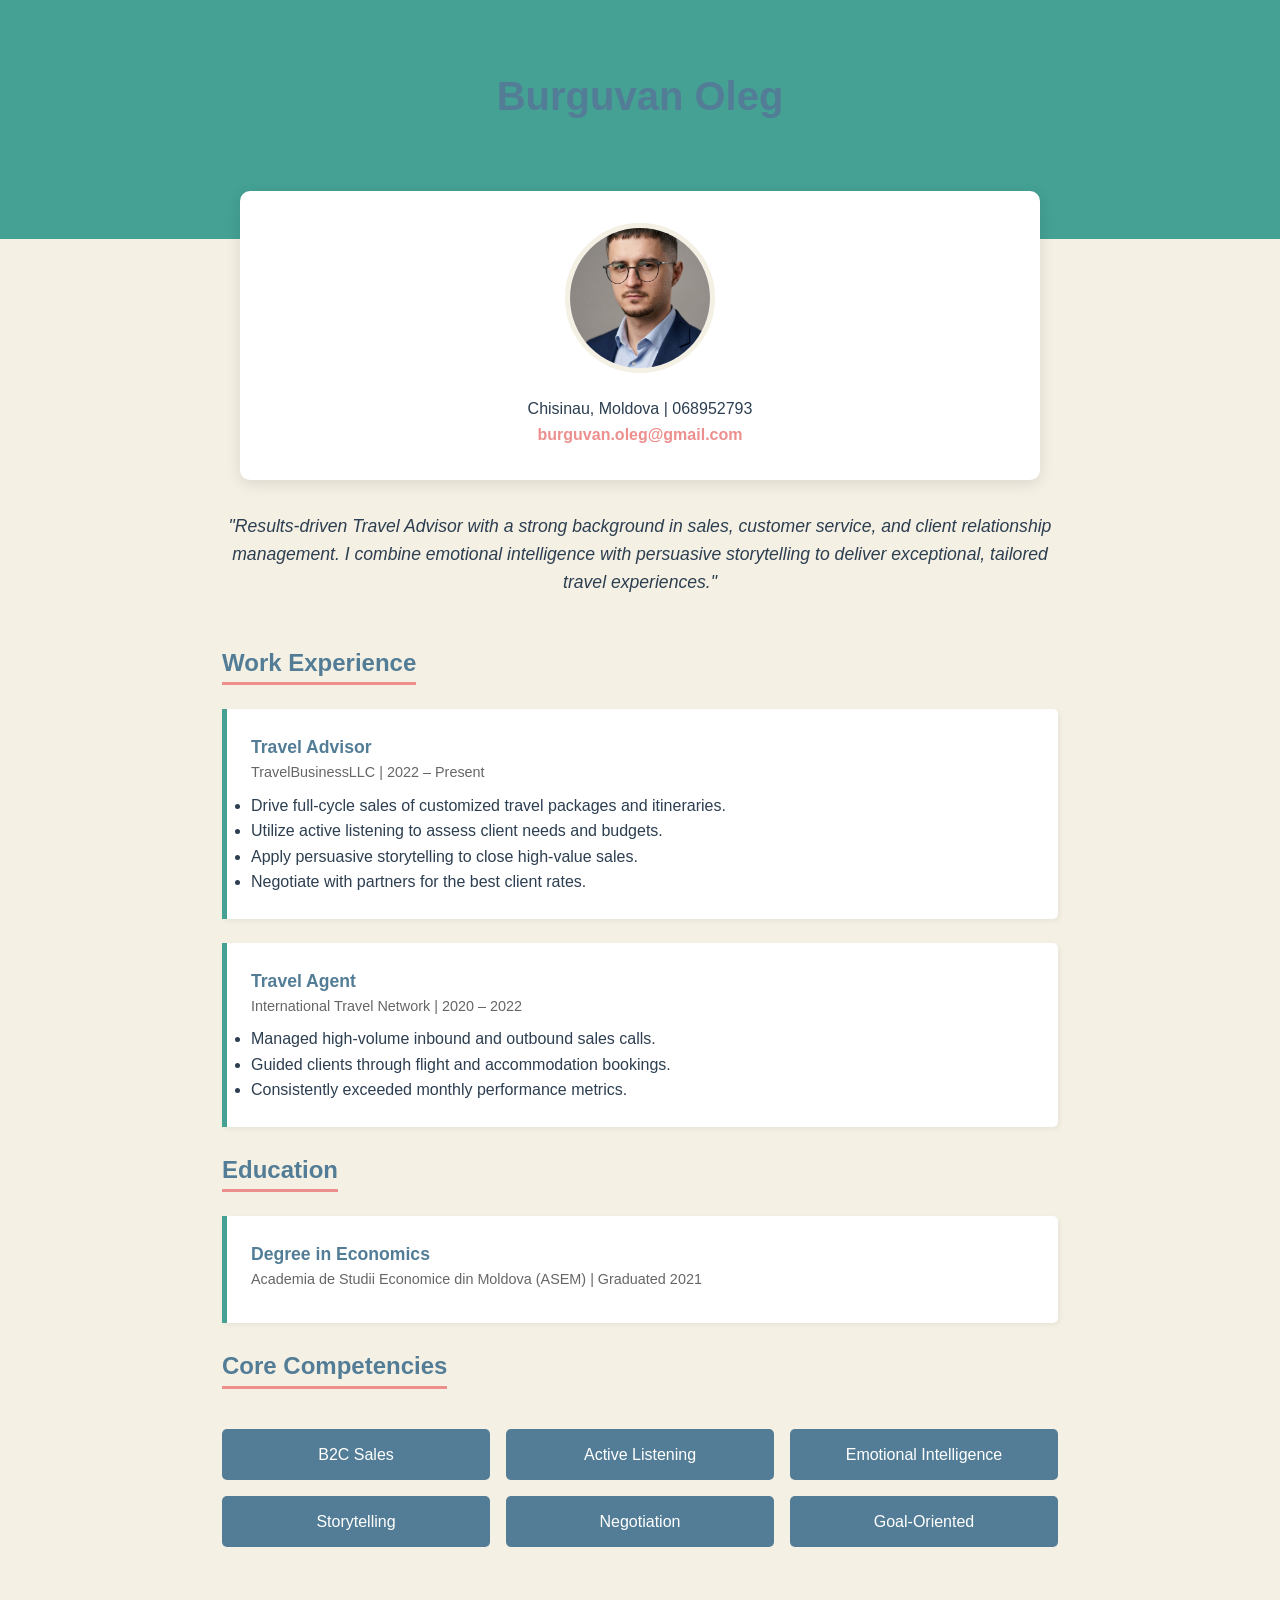
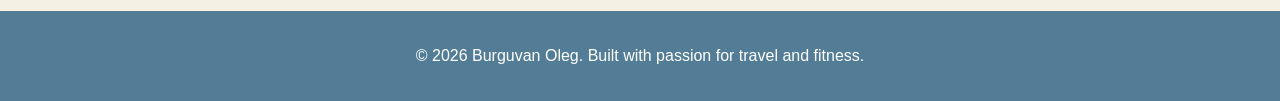
==== index.html @ 873bcef1 "feat: Add portfolio site, CV, and profile image" ====
<!DOCTYPE html>
<html lang="en">
<head>
    <meta charset="UTF-8">
    <meta name="viewport" content="width=device-width, initial-scale=1.0">
    <title>Burguvan Oleg | Portfolio</title>
    <style>
        :root {
            --teal: #44A194;
            --cream: #F4F0E4;
            --blue: #537D96;
            --coral: #EC8F8D;
            --text-dark: #2c3e50;
        }

        * {
            margin: 0;
            padding: 0;
            box-sizing: border-box;
        }

        body {
            font-family: 'Segoe UI', Tahoma, Geneva, Verdana, sans-serif;
            line-height: 1.6;
            background-color: var(--cream);
            color: var(--text-dark);
        }

        header {
            background-color: var(--teal);
            color: white;
            padding: 4rem 2rem;
            text-align: center;
        }

        .profile-container {
            max-width: 800px;
            margin: -3rem auto 2rem;
            background: white;
            padding: 2rem;
            border-radius: 10px;
            box-shadow: 0 4px 15px rgba(0,0,0,0.1);
            text-align: center;
        }

        .profile-img {
            width: 150px;
            height: 150px;
            border-radius: 50%;
            object-fit: cover;
            border: 5px solid var(--cream);
            margin-bottom: 1rem;
        }

        h1 { font-size: 2.5rem; color: var(--blue); }
        .subtitle { font-size: 1.2rem; color: var(--teal); font-weight: bold; margin-bottom: 1rem; }

        section {
            max-width: 900px;
            margin: 2rem auto;
            padding: 0 2rem;
        }

        h2 {
            border-bottom: 3px solid var(--coral);
            display: inline-block;
            margin-bottom: 1.5rem;
            color: var(--blue);
        }

        .summary {
            font-style: italic;
            font-size: 1.1rem;
            text-align: center;
            margin-bottom: 3rem;
        }

        .card {
            background: white;
            padding: 1.5rem;
            margin-bottom: 1.5rem;
            border-left: 5px solid var(--teal);
            border-radius: 0 5px 5px 0;
            box-shadow: 2px 2px 5px rgba(0,0,0,0.05);
        }

        .job-title { font-weight: bold; color: var(--blue); font-size: 1.1rem; }
        .company-date { color: #666; font-size: 0.9rem; margin-bottom: 0.5rem; }

        .skills-grid {
            display: grid;
            grid-template-columns: repeat(auto-fit, minmax(200px, 1fr));
            gap: 1rem;
            margin-top: 1rem;
        }

        .skill-item {
            background: var(--blue);
            color: white;
            padding: 0.8rem;
            border-radius: 5px;
            text-align: center;
        }

        footer {
            background-color: var(--blue);
            color: white;
            text-align: center;
            padding: 2rem;
            margin-top: 4rem;
        }

        .contact-info a {
            color: var(--coral);
            text-decoration: none;
            font-weight: bold;
        }

        @media (max-width: 600px) {
            header { padding: 2rem 1rem; }
            .profile-container { margin-top: -2rem; width: 90%; }
        }
    </style>
</head>
<body>

<header>
    <h1>Burguvan Oleg</h1>
    <p class="subtitle">Travel Advisor & Sales Professional</p>
</header>

<div class="profile-container">
    <img src="image1.png" alt="Burguvan Oleg" class="profile-img">
    <div class="contact-info">
        <p>Chisinau, Moldova | 068952793</p>
        <p><a href="mailto:burguvan.oleg@gmail.com">burguvan.oleg@gmail.com</a></p>
    </div>
</div>

<section>
    <p class="summary">
        "Results-driven Travel Advisor with a strong background in sales, customer service, and client relationship management. 
        I combine emotional intelligence with persuasive storytelling to deliver exceptional, tailored travel experiences."
    </p>

    <h2>Work Experience</h2>
    
    <div class="card">
        <div class="job-title">Travel Advisor</div>
        <div class="company-date">TravelBusinessLLC | 2022 – Present</div>
        <ul>
            <li>Drive full-cycle sales of customized travel packages and itineraries.</li>
            <li>Utilize active listening to assess client needs and budgets.</li>
            <li>Apply persuasive storytelling to close high-value sales.</li>
            <li>Negotiate with partners for the best client rates.</li>
        </ul>
    </div>

    <div class="card">
        <div class="job-title">Travel Agent</div>
        <div class="company-date">International Travel Network | 2020 – 2022</div>
        <ul>
            <li>Managed high-volume inbound and outbound sales calls.</li>
            <li>Guided clients through flight and accommodation bookings.</li>
            <li>Consistently exceeded monthly performance metrics.</li>
        </ul>
    </div>

    <h2>Education</h2>
    <div class="card">
        <div class="job-title">Degree in Economics</div>
        <div class="company-date">Academia de Studii Economice din Moldova (ASEM) | Graduated 2021</div>
    </div>

    <h2>Core Competencies</h2>
    <div class="skills-grid">
        <div class="skill-item">B2C Sales</div>
        <div class="skill-item">Active Listening</div>
        <div class="skill-item">Emotional Intelligence</div>
        <div class="skill-item">Storytelling</div>
        <div class="skill-item">Negotiation</div>
        <div class="skill-item">Goal-Oriented</div>
    </div>
</section>

<footer>
    <p>&copy; 2026 Burguvan Oleg. Built with passion for travel and fitness.</p>
</footer>

</body>
</html>
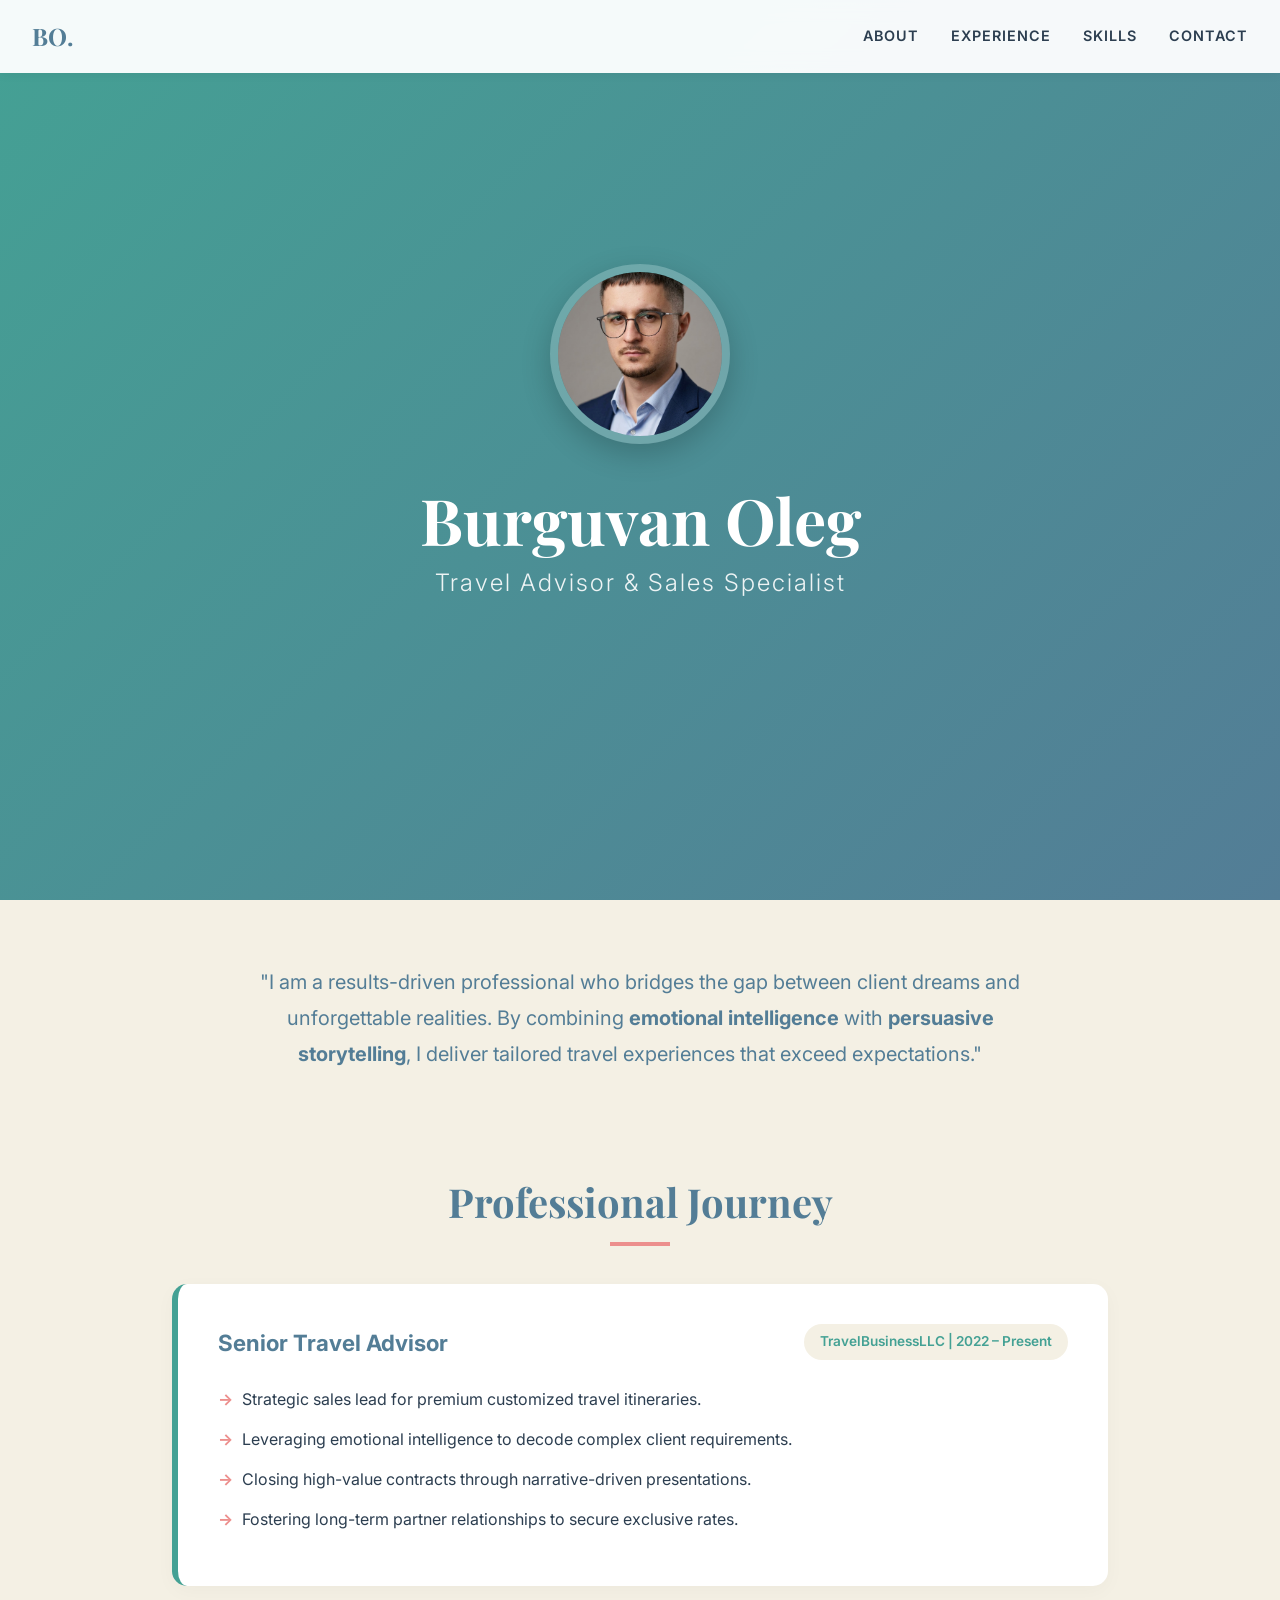
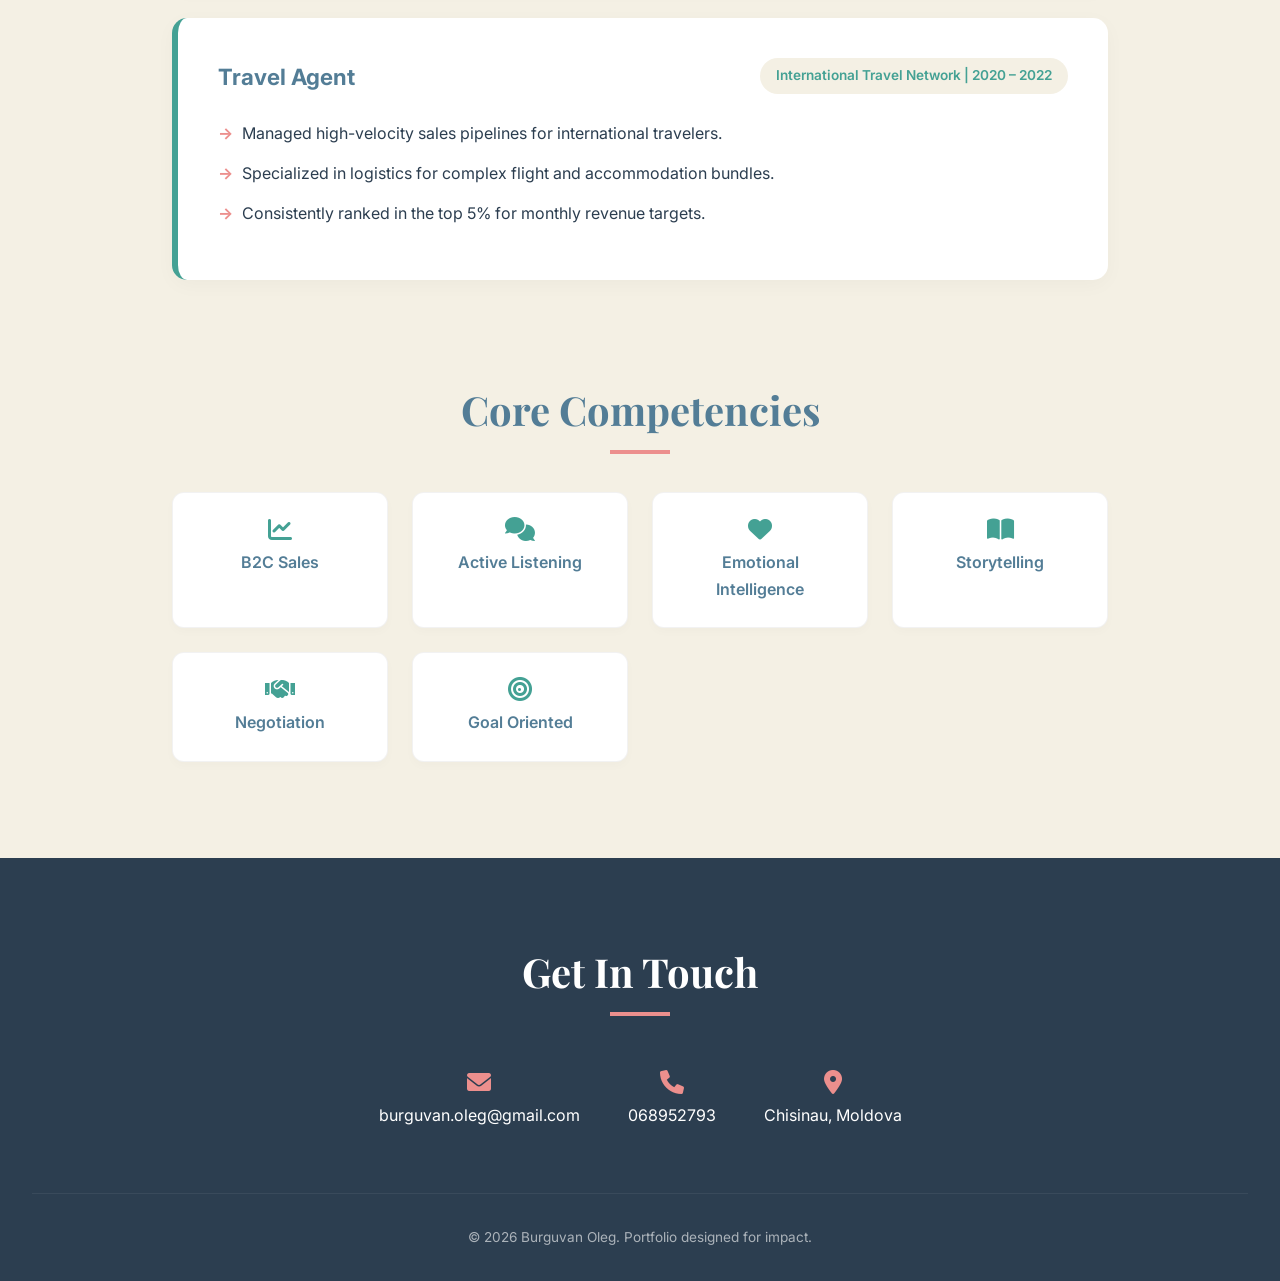
==== commit 0b1eb2e9: "style: Modernize portfolio design with new typography and layout" ====
--- a/index.html
+++ b/index.html
@@ -3,14 +3,20 @@
 <head>
     <meta charset="UTF-8">
     <meta name="viewport" content="width=device-width, initial-scale=1.0">
-    <title>Burguvan Oleg | Portfolio</title>
+    <title>Burguvan Oleg | Professional Portfolio</title>
+    <!-- Google Fonts -->
+    <link href="https://fonts.googleapis.com/css2?family=Inter:wght@300;400;600;700&family=Playfair+Display:wght@700&display=swap" rel="stylesheet">
+    <!-- Font Awesome for Icons -->
+    <link rel="stylesheet" href="https://cdnjs.cloudflare.com/ajax/libs/font-awesome/6.0.0/css/all.min.css">
     <style>
         :root {
             --teal: #44A194;
             --cream: #F4F0E4;
             --blue: #537D96;
             --coral: #EC8F8D;
-            --text-dark: #2c3e50;
+            --dark-blue: #2c3e50;
+            --white: #ffffff;
+            --transition: all 0.3s ease;
         }
 
         * {
@@ -19,172 +25,363 @@
             box-sizing: border-box;
         }
 
+        html { scroll-behavior: smooth; }
+
         body {
-            font-family: 'Segoe UI', Tahoma, Geneva, Verdana, sans-serif;
-            line-height: 1.6;
+            font-family: 'Inter', sans-serif;
             background-color: var(--cream);
-            color: var(--text-dark);
-        }
-
+            color: var(--dark-blue);
+            line-height: 1.7;
+        }
+
+        /* Navigation */
+        nav {
+            position: fixed;
+            top: 0;
+            width: 100%;
+            background: rgba(255, 255, 255, 0.95);
+            backdrop-filter: blur(10px);
+            padding: 1rem 2rem;
+            display: flex;
+            justify-content: space-between;
+            align-items: center;
+            z-index: 1000;
+            box-shadow: 0 2px 10px rgba(0,0,0,0.05);
+        }
+
+        .nav-logo {
+            font-family: 'Playfair Display', serif;
+            font-weight: 700;
+            font-size: 1.5rem;
+            color: var(--blue);
+            text-decoration: none;
+        }
+
+        .nav-links {
+            display: flex;
+            gap: 2rem;
+        }
+
+        .nav-links a {
+            text-decoration: none;
+            color: var(--dark-blue);
+            font-weight: 600;
+            font-size: 0.9rem;
+            text-transform: uppercase;
+            letter-spacing: 1px;
+            transition: var(--transition);
+        }
+
+        .nav-links a:hover { color: var(--teal); }
+
+        /* Hero Section */
         header {
-            background-color: var(--teal);
+            height: 100vh;
+            display: flex;
+            align-items: center;
+            justify-content: center;
+            text-align: center;
+            background: linear-gradient(135deg, var(--teal) 0%, var(--blue) 100%);
             color: white;
-            padding: 4rem 2rem;
-            text-align: center;
-        }
-
-        .profile-container {
+            padding: 0 2rem;
+            margin-bottom: 4rem;
+        }
+
+        .hero-content {
             max-width: 800px;
-            margin: -3rem auto 2rem;
-            background: white;
-            padding: 2rem;
-            border-radius: 10px;
-            box-shadow: 0 4px 15px rgba(0,0,0,0.1);
-            text-align: center;
+            animation: fadeIn 1s ease-out;
         }
 
         .profile-img {
-            width: 150px;
-            height: 150px;
+            width: 180px;
+            height: 180px;
             border-radius: 50%;
             object-fit: cover;
-            border: 5px solid var(--cream);
-            margin-bottom: 1rem;
-        }
-
-        h1 { font-size: 2.5rem; color: var(--blue); }
-        .subtitle { font-size: 1.2rem; color: var(--teal); font-weight: bold; margin-bottom: 1rem; }
-
+            border: 8px solid rgba(255,255,255,0.2);
+            margin-bottom: 2rem;
+            box-shadow: 0 10px 30px rgba(0,0,0,0.2);
+        }
+
+        h1 {
+            font-family: 'Playfair Display', serif;
+            font-size: 4rem;
+            margin-bottom: 0.5rem;
+            line-height: 1.1;
+        }
+
+        .subtitle {
+            font-size: 1.5rem;
+            font-weight: 300;
+            letter-spacing: 2px;
+            opacity: 0.9;
+            margin-bottom: 2rem;
+        }
+
+        /* Sections */
         section {
-            max-width: 900px;
-            margin: 2rem auto;
+            max-width: 1000px;
+            margin: 0 auto 6rem;
             padding: 0 2rem;
         }
 
-        h2 {
-            border-bottom: 3px solid var(--coral);
-            display: inline-block;
+        .section-title {
+            font-family: 'Playfair Display', serif;
+            font-size: 2.5rem;
+            color: var(--blue);
+            margin-bottom: 3rem;
+            text-align: center;
+            position: relative;
+        }
+
+        .section-title::after {
+            content: '';
+            position: absolute;
+            bottom: -10px;
+            left: 50%;
+            transform: translateX(-50%);
+            width: 60px;
+            height: 4px;
+            background: var(--coral);
+        }
+
+        /* Experience Cards */
+        .experience-container {
+            display: grid;
+            gap: 2rem;
+        }
+
+        .card {
+            background: var(--white);
+            padding: 2.5rem;
+            border-radius: 15px;
+            box-shadow: 0 5px 20px rgba(0,0,0,0.03);
+            border-left: 6px solid var(--teal);
+            transition: var(--transition);
+        }
+
+        .card:hover {
+            transform: translateY(-5px);
+            box-shadow: 0 10px 30px rgba(0,0,0,0.08);
+        }
+
+        .job-header {
+            display: flex;
+            justify-content: space-between;
+            align-items: flex-start;
             margin-bottom: 1.5rem;
+            flex-wrap: wrap;
+            gap: 1rem;
+        }
+
+        .job-title {
+            font-size: 1.4rem;
+            font-weight: 700;
             color: var(--blue);
         }
 
-        .summary {
-            font-style: italic;
-            font-size: 1.1rem;
-            text-align: center;
-            margin-bottom: 3rem;
-        }
-
-        .card {
-            background: white;
-            padding: 1.5rem;
-            margin-bottom: 1.5rem;
-            border-left: 5px solid var(--teal);
-            border-radius: 0 5px 5px 0;
-            box-shadow: 2px 2px 5px rgba(0,0,0,0.05);
-        }
-
-        .job-title { font-weight: bold; color: var(--blue); font-size: 1.1rem; }
-        .company-date { color: #666; font-size: 0.9rem; margin-bottom: 0.5rem; }
-
+        .company-date {
+            background: var(--cream);
+            padding: 0.4rem 1rem;
+            border-radius: 20px;
+            font-size: 0.85rem;
+            font-weight: 600;
+            color: var(--teal);
+        }
+
+        ul {
+            list-style: none;
+        }
+
+        ul li {
+            margin-bottom: 0.8rem;
+            position: relative;
+            padding-left: 1.5rem;
+        }
+
+        ul li::before {
+            content: '→';
+            position: absolute;
+            left: 0;
+            color: var(--coral);
+            font-weight: bold;
+        }
+
+        /* Skills Grid */
         .skills-grid {
             display: grid;
-            grid-template-columns: repeat(auto-fit, minmax(200px, 1fr));
-            gap: 1rem;
-            margin-top: 1rem;
+            grid-template-columns: repeat(auto-fit, minmax(180px, 1fr));
+            gap: 1.5rem;
         }
 
         .skill-item {
-            background: var(--blue);
+            background: var(--white);
+            padding: 1.5rem;
+            border-radius: 12px;
+            text-align: center;
+            font-weight: 600;
+            color: var(--blue);
+            box-shadow: 0 4px 10px rgba(0,0,0,0.02);
+            transition: var(--transition);
+            border: 1px solid rgba(0,0,0,0.05);
+        }
+
+        .skill-item i {
+            display: block;
+            font-size: 1.5rem;
+            margin-bottom: 0.5rem;
+            color: var(--teal);
+        }
+
+        .skill-item:hover {
+            background: var(--teal);
             color: white;
-            padding: 0.8rem;
-            border-radius: 5px;
+            border-color: var(--teal);
+        }
+
+        .skill-item:hover i { color: white; }
+
+        /* Footer & Contact */
+        footer {
+            background: var(--dark-blue);
+            color: white;
+            padding: 5rem 2rem 2rem;
             text-align: center;
         }
 
-        footer {
-            background-color: var(--blue);
+        .contact-grid {
+            display: flex;
+            justify-content: center;
+            gap: 3rem;
+            margin-bottom: 3rem;
+            flex-wrap: wrap;
+        }
+
+        .contact-method {
+            text-decoration: none;
             color: white;
-            text-align: center;
-            padding: 2rem;
+            transition: var(--transition);
+        }
+
+        .contact-method i {
+            font-size: 1.5rem;
+            margin-bottom: 0.5rem;
+            display: block;
+            color: var(--coral);
+        }
+
+        .contact-method:hover { color: var(--coral); transform: scale(1.1); }
+
+        .copyright {
             margin-top: 4rem;
-        }
-
-        .contact-info a {
-            color: var(--coral);
-            text-decoration: none;
-            font-weight: bold;
-        }
-
-        @media (max-width: 600px) {
-            header { padding: 2rem 1rem; }
-            .profile-container { margin-top: -2rem; width: 90%; }
+            font-size: 0.85rem;
+            opacity: 0.6;
+            border-top: 1px solid rgba(255,255,255,0.1);
+            padding-top: 2rem;
+        }
+
+        @keyframes fadeIn {
+            from { opacity: 0; transform: translateY(20px); }
+            to { opacity: 1; transform: translateY(0); }
+        }
+
+        @media (max-width: 768px) {
+            h1 { font-size: 2.5rem; }
+            .nav-links { display: none; }
+            header { height: auto; padding: 8rem 1rem 4rem; }
+            .contact-grid { gap: 1.5rem; }
         }
     </style>
 </head>
 <body>
 
+<nav>
+    <a href="#" class="nav-logo">BO.</a>
+    <div class="nav-links">
+        <a href="#about">About</a>
+        <a href="#experience">Experience</a>
+        <a href="#skills">Skills</a>
+        <a href="#contact">Contact</a>
+    </div>
+</nav>
+
 <header>
-    <h1>Burguvan Oleg</h1>
-    <p class="subtitle">Travel Advisor & Sales Professional</p>
+    <div class="hero-content">
+        <img src="image1.png" alt="Burguvan Oleg" class="profile-img">
+        <h1>Burguvan Oleg</h1>
+        <p class="subtitle">Travel Advisor & Sales Specialist</p>
+    </div>
 </header>
 
-<div class="profile-container">
-    <img src="image1.png" alt="Burguvan Oleg" class="profile-img">
-    <div class="contact-info">
-        <p>Chisinau, Moldova | 068952793</p>
-        <p><a href="mailto:burguvan.oleg@gmail.com">burguvan.oleg@gmail.com</a></p>
-    </div>
-</div>
-
-<section>
-    <p class="summary">
-        "Results-driven Travel Advisor with a strong background in sales, customer service, and client relationship management. 
-        I combine emotional intelligence with persuasive storytelling to deliver exceptional, tailored travel experiences."
+<section id="about">
+    <p style="font-size: 1.25rem; text-align: center; max-width: 800px; margin: 0 auto; line-height: 1.8; color: var(--blue);">
+        "I am a results-driven professional who bridges the gap between client dreams and unforgettable realities. 
+        By combining <strong>emotional intelligence</strong> with <strong>persuasive storytelling</strong>, 
+        I deliver tailored travel experiences that exceed expectations."
     </p>
-
-    <h2>Work Experience</h2>
+</section>
+
+<section id="experience">
+    <h2 class="section-title">Professional Journey</h2>
+    <div class="experience-container">
+        <div class="card">
+            <div class="job-header">
+                <div class="job-title">Senior Travel Advisor</div>
+                <div class="company-date">TravelBusinessLLC | 2022 – Present</div>
+            </div>
+            <ul>
+                <li>Strategic sales lead for premium customized travel itineraries.</li>
+                <li>Leveraging emotional intelligence to decode complex client requirements.</li>
+                <li>Closing high-value contracts through narrative-driven presentations.</li>
+                <li>Fostering long-term partner relationships to secure exclusive rates.</li>
+            </ul>
+        </div>
+
+        <div class="card">
+            <div class="job-header">
+                <div class="job-title">Travel Agent</div>
+                <div class="company-date">International Travel Network | 2020 – 2022</div>
+            </div>
+            <ul>
+                <li>Managed high-velocity sales pipelines for international travelers.</li>
+                <li>Specialized in logistics for complex flight and accommodation bundles.</li>
+                <li>Consistently ranked in the top 5% for monthly revenue targets.</li>
+            </ul>
+        </div>
+    </div>
+</section>
+
+<section id="skills">
+    <h2 class="section-title">Core Competencies</h2>
+    <div class="skills-grid">
+        <div class="skill-item"><i class="fas fa-chart-line"></i> B2C Sales</div>
+        <div class="skill-item"><i class="fas fa-comments"></i> Active Listening</div>
+        <div class="skill-item"><i class="fas fa-heart"></i> Emotional Intelligence</div>
+        <div class="skill-item"><i class="fas fa-book-open"></i> Storytelling</div>
+        <div class="skill-item"><i class="fas fa-handshake"></i> Negotiation</div>
+        <div class="skill-item"><i class="fas fa-bullseye"></i> Goal Oriented</div>
+    </div>
+</section>
+
+<footer id="contact">
+    <h2 class="section-title" style="color: white; margin-bottom: 4rem;">Get In Touch</h2>
+    <div class="contact-grid">
+        <a href="mailto:burguvan.oleg@gmail.com" class="contact-method">
+            <i class="fas fa-envelope"></i>
+            burguvan.oleg@gmail.com
+        </a>
+        <a href="tel:068952793" class="contact-method">
+            <i class="fas fa-phone"></i>
+            068952793
+        </a>
+        <div class="contact-method">
+            <i class="fas fa-map-marker-alt"></i>
+            Chisinau, Moldova
+        </div>
+    </div>
     
-    <div class="card">
-        <div class="job-title">Travel Advisor</div>
-        <div class="company-date">TravelBusinessLLC | 2022 – Present</div>
-        <ul>
-            <li>Drive full-cycle sales of customized travel packages and itineraries.</li>
-            <li>Utilize active listening to assess client needs and budgets.</li>
-            <li>Apply persuasive storytelling to close high-value sales.</li>
-            <li>Negotiate with partners for the best client rates.</li>
-        </ul>
-    </div>
-
-    <div class="card">
-        <div class="job-title">Travel Agent</div>
-        <div class="company-date">International Travel Network | 2020 – 2022</div>
-        <ul>
-            <li>Managed high-volume inbound and outbound sales calls.</li>
-            <li>Guided clients through flight and accommodation bookings.</li>
-            <li>Consistently exceeded monthly performance metrics.</li>
-        </ul>
-    </div>
-
-    <h2>Education</h2>
-    <div class="card">
-        <div class="job-title">Degree in Economics</div>
-        <div class="company-date">Academia de Studii Economice din Moldova (ASEM) | Graduated 2021</div>
-    </div>
-
-    <h2>Core Competencies</h2>
-    <div class="skills-grid">
-        <div class="skill-item">B2C Sales</div>
-        <div class="skill-item">Active Listening</div>
-        <div class="skill-item">Emotional Intelligence</div>
-        <div class="skill-item">Storytelling</div>
-        <div class="skill-item">Negotiation</div>
-        <div class="skill-item">Goal-Oriented</div>
-    </div>
-</section>
-
-<footer>
-    <p>&copy; 2026 Burguvan Oleg. Built with passion for travel and fitness.</p>
+    <div class="copyright">
+        &copy; 2026 Burguvan Oleg. Portfolio designed for impact.
+    </div>
 </footer>
 
 </body>
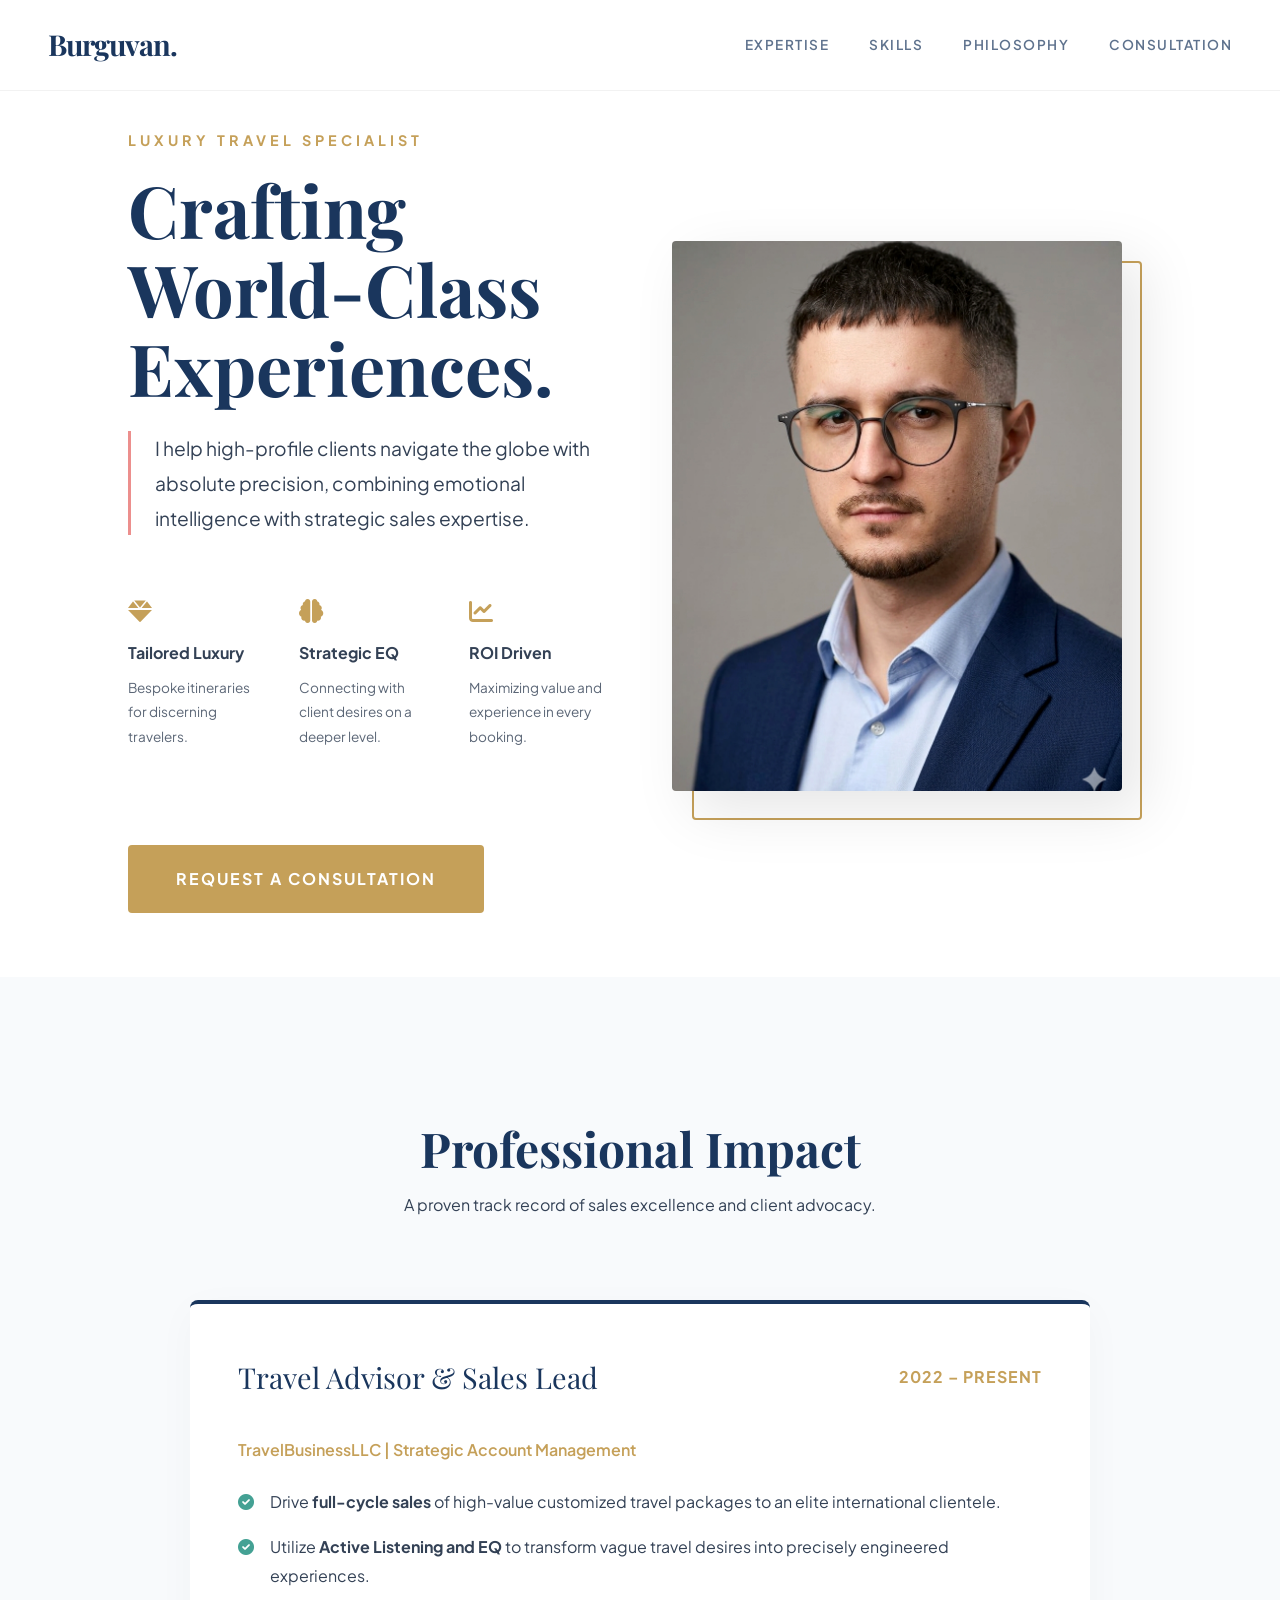
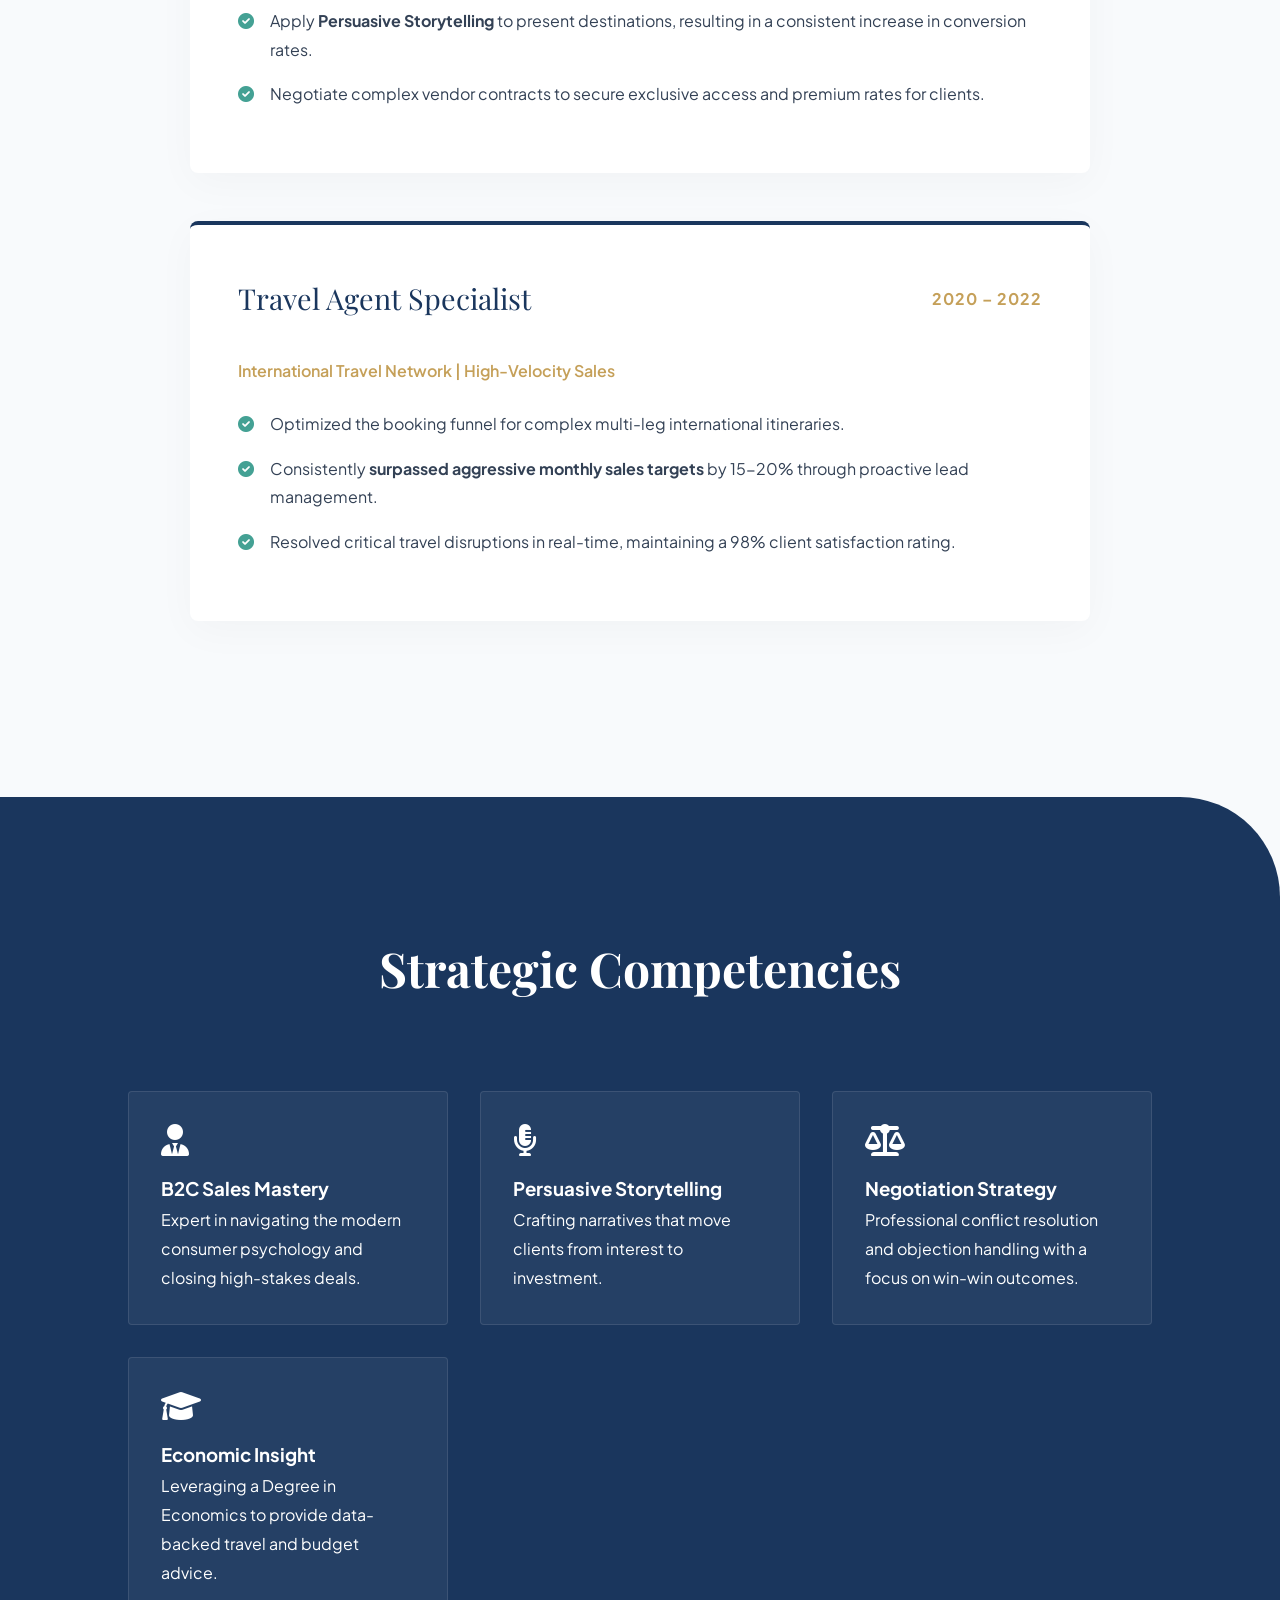
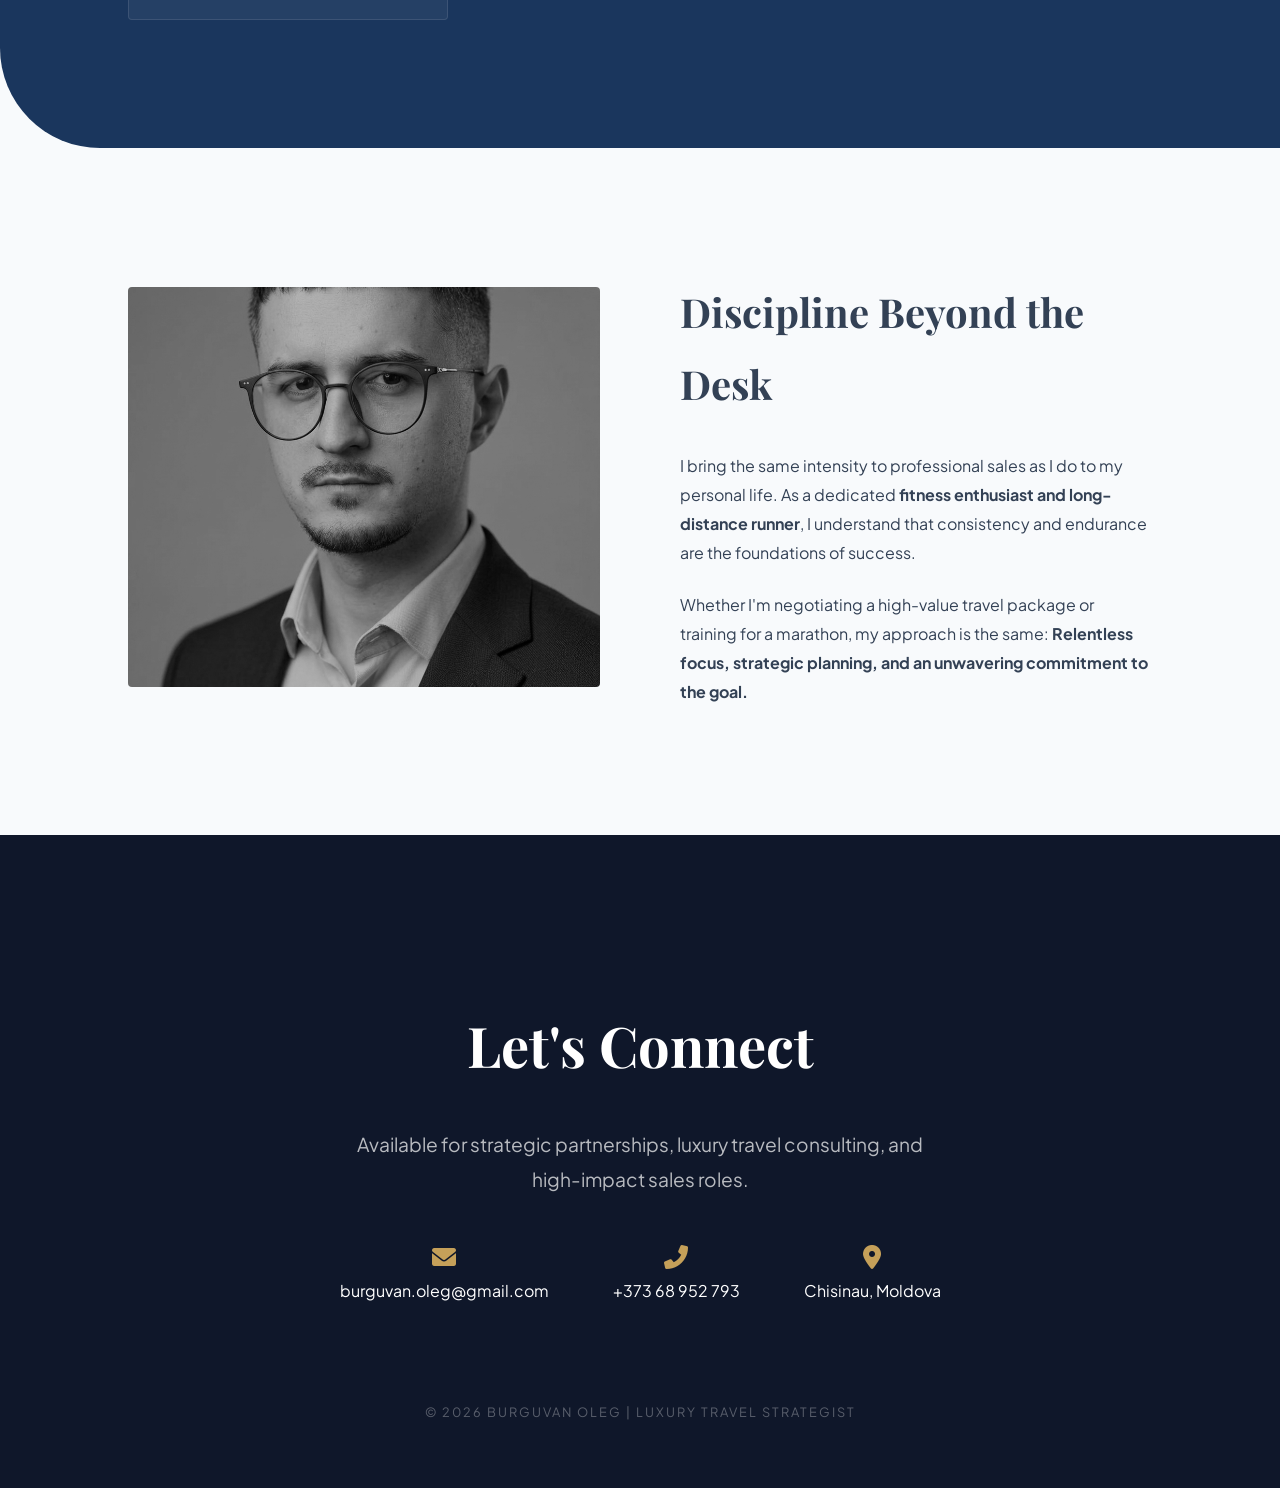
==== commit 0300110e: "style: Full redesign with luxury aesthetic and expanded professional content" ====
--- a/index.html
+++ b/index.html
@@ -3,20 +3,21 @@
 <head>
     <meta charset="UTF-8">
     <meta name="viewport" content="width=device-width, initial-scale=1.0">
-    <title>Burguvan Oleg | Professional Portfolio</title>
+    <title>Burguvan Oleg | Luxury Travel Advisor & Sales Strategist</title>
     <!-- Google Fonts -->
-    <link href="https://fonts.googleapis.com/css2?family=Inter:wght@300;400;600;700&family=Playfair+Display:wght@700&display=swap" rel="stylesheet">
-    <!-- Font Awesome for Icons -->
+    <link href="https://fonts.googleapis.com/css2?family=Plus+Jakarta+Sans:wght@300;400;600;800&family=Playfair+Display:ital,wght@0,700;1,700&display=swap" rel="stylesheet">
+    <!-- Font Awesome -->
     <link rel="stylesheet" href="https://cdnjs.cloudflare.com/ajax/libs/font-awesome/6.0.0/css/all.min.css">
     <style>
         :root {
-            --teal: #44A194;
-            --cream: #F4F0E4;
-            --blue: #537D96;
-            --coral: #EC8F8D;
-            --dark-blue: #2c3e50;
+            --primary: #1a365d; /* Deep Professional Blue */
+            --accent: #44A194;  /* Refined Teal */
+            --highlight: #EC8F8D; /* Soft Coral */
+            --gold: #c5a059;     /* Luxury Gold */
+            --bg-light: #f8fafc;
             --white: #ffffff;
-            --transition: all 0.3s ease;
+            --text-main: #334155;
+            --transition: all 0.4s cubic-bezier(0.4, 0, 0.2, 1);
         }
 
         * {
@@ -28,10 +29,10 @@
         html { scroll-behavior: smooth; }
 
         body {
-            font-family: 'Inter', sans-serif;
-            background-color: var(--cream);
-            color: var(--dark-blue);
-            line-height: 1.7;
+            font-family: 'Plus Jakarta Sans', sans-serif;
+            background-color: var(--bg-light);
+            color: var(--text-main);
+            line-height: 1.8;
         }
 
         /* Navigation */
@@ -39,348 +40,405 @@
             position: fixed;
             top: 0;
             width: 100%;
-            background: rgba(255, 255, 255, 0.95);
-            backdrop-filter: blur(10px);
-            padding: 1rem 2rem;
+            background: rgba(255, 255, 255, 0.8);
+            backdrop-filter: blur(20px);
+            padding: 1.2rem 3rem;
             display: flex;
             justify-content: space-between;
             align-items: center;
             z-index: 1000;
-            box-shadow: 0 2px 10px rgba(0,0,0,0.05);
+            border-bottom: 1px solid rgba(0,0,0,0.05);
         }
 
         .nav-logo {
             font-family: 'Playfair Display', serif;
             font-weight: 700;
-            font-size: 1.5rem;
-            color: var(--blue);
+            font-size: 1.8rem;
+            color: var(--primary);
             text-decoration: none;
+            letter-spacing: -1px;
         }
 
         .nav-links {
             display: flex;
-            gap: 2rem;
+            gap: 2.5rem;
         }
 
         .nav-links a {
             text-decoration: none;
-            color: var(--dark-blue);
+            color: var(--primary);
             font-weight: 600;
-            font-size: 0.9rem;
+            font-size: 0.85rem;
             text-transform: uppercase;
-            letter-spacing: 1px;
+            letter-spacing: 1.5px;
             transition: var(--transition);
-        }
-
-        .nav-links a:hover { color: var(--teal); }
+            opacity: 0.7;
+        }
+
+        .nav-links a:hover { opacity: 1; color: var(--gold); }
 
         /* Hero Section */
         header {
-            height: 100vh;
+            min-height: 100vh;
             display: flex;
             align-items: center;
-            justify-content: center;
-            text-align: center;
-            background: linear-gradient(135deg, var(--teal) 0%, var(--blue) 100%);
-            color: white;
-            padding: 0 2rem;
-            margin-bottom: 4rem;
-        }
-
-        .hero-content {
-            max-width: 800px;
-            animation: fadeIn 1s ease-out;
+            background: var(--white);
+            padding: 8rem 10% 4rem;
+            position: relative;
+            overflow: hidden;
+        }
+
+        .hero-grid {
+            display: grid;
+            grid-template-columns: 1fr 1fr;
+            gap: 4rem;
+            align-items: center;
+            max-width: 1200px;
+            margin: 0 auto;
+        }
+
+        /* Modern Photo Frame */
+        .photo-frame {
+            position: relative;
+            width: 100%;
+            max-width: 450px;
+        }
+
+        .photo-frame::before {
+            content: '';
+            position: absolute;
+            top: 20px;
+            left: 20px;
+            right: -20px;
+            bottom: -20px;
+            border: 2px solid var(--gold);
+            z-index: 1;
+            border-radius: 4px;
         }
 
         .profile-img {
-            width: 180px;
-            height: 180px;
-            border-radius: 50%;
+            width: 100%;
+            height: 550px;
             object-fit: cover;
-            border: 8px solid rgba(255,255,255,0.2);
-            margin-bottom: 2rem;
-            box-shadow: 0 10px 30px rgba(0,0,0,0.2);
+            position: relative;
+            z-index: 2;
+            border-radius: 4px;
+            box-shadow: 20px 20px 60px rgba(0,0,0,0.1);
+            filter: contrast(1.05) brightness(1.02);
+        }
+
+        .hero-text h2 {
+            color: var(--gold);
+            text-transform: uppercase;
+            letter-spacing: 4px;
+            font-size: 0.9rem;
+            margin-bottom: 1rem;
         }
 
         h1 {
             font-family: 'Playfair Display', serif;
-            font-size: 4rem;
-            margin-bottom: 0.5rem;
+            font-size: 4.5rem;
+            color: var(--primary);
             line-height: 1.1;
-        }
-
-        .subtitle {
+            margin-bottom: 1.5rem;
+        }
+
+        .hero-tagline {
+            font-size: 1.2rem;
+            color: var(--text-main);
+            margin-bottom: 2.5rem;
+            border-left: 3px solid var(--highlight);
+            padding-left: 1.5rem;
+        }
+
+        /* Value Propositions */
+        .value-props {
+            display: grid;
+            grid-template-columns: repeat(3, 1fr);
+            gap: 2rem;
+            margin: 4rem 0;
+        }
+
+        .prop-item i {
+            color: var(--gold);
             font-size: 1.5rem;
-            font-weight: 300;
-            letter-spacing: 2px;
-            opacity: 0.9;
-            margin-bottom: 2rem;
-        }
-
-        /* Sections */
-        section {
-            max-width: 1000px;
-            margin: 0 auto 6rem;
-            padding: 0 2rem;
-        }
-
-        .section-title {
+            margin-bottom: 1rem;
+        }
+
+        .prop-item h3 { font-size: 1rem; margin-bottom: 0.5rem; }
+        .prop-item p { font-size: 0.85rem; opacity: 0.8; }
+
+        /* Experience Section */
+        .section-header {
+            text-align: center;
+            margin-bottom: 5rem;
+        }
+
+        .section-header h2 {
             font-family: 'Playfair Display', serif;
-            font-size: 2.5rem;
-            color: var(--blue);
+            font-size: 3rem;
+            color: var(--primary);
+        }
+
+        .experience-timeline {
+            max-width: 900px;
+            margin: 0 auto;
+            position: relative;
+        }
+
+        .exp-card {
+            background: var(--white);
+            padding: 3rem;
             margin-bottom: 3rem;
-            text-align: center;
-            position: relative;
-        }
-
-        .section-title::after {
-            content: '';
-            position: absolute;
-            bottom: -10px;
-            left: 50%;
-            transform: translateX(-50%);
-            width: 60px;
-            height: 4px;
-            background: var(--coral);
-        }
-
-        /* Experience Cards */
-        .experience-container {
-            display: grid;
-            gap: 2rem;
-        }
-
-        .card {
-            background: var(--white);
-            padding: 2.5rem;
-            border-radius: 15px;
-            box-shadow: 0 5px 20px rgba(0,0,0,0.03);
-            border-left: 6px solid var(--teal);
+            border-radius: 8px;
+            box-shadow: 0 10px 40px rgba(0,0,0,0.03);
             transition: var(--transition);
-        }
-
-        .card:hover {
-            transform: translateY(-5px);
-            box-shadow: 0 10px 30px rgba(0,0,0,0.08);
-        }
-
-        .job-header {
+            border-top: 4px solid var(--primary);
+        }
+
+        .exp-card:hover { transform: translateY(-10px); }
+
+        .exp-meta {
             display: flex;
             justify-content: space-between;
-            align-items: flex-start;
-            margin-bottom: 1.5rem;
-            flex-wrap: wrap;
-            gap: 1rem;
-        }
-
-        .job-title {
-            font-size: 1.4rem;
-            font-weight: 700;
-            color: var(--blue);
-        }
-
-        .company-date {
-            background: var(--cream);
-            padding: 0.4rem 1rem;
-            border-radius: 20px;
-            font-size: 0.85rem;
-            font-weight: 600;
-            color: var(--teal);
-        }
-
-        ul {
-            list-style: none;
-        }
-
-        ul li {
-            margin-bottom: 0.8rem;
+            align-items: center;
+            margin-bottom: 2rem;
+        }
+
+        .exp-title { font-size: 1.8rem; font-family: 'Playfair Display', serif; color: var(--primary); }
+        .exp-date { font-weight: 700; color: var(--gold); letter-spacing: 1px; }
+
+        .achievement-list { list-style: none; }
+        .achievement-list li {
+            margin-bottom: 1rem;
+            padding-left: 2rem;
             position: relative;
-            padding-left: 1.5rem;
-        }
-
-        ul li::before {
-            content: '→';
+        }
+
+        .achievement-list li::before {
+            content: '\f058';
+            font-family: 'Font Awesome 5 Free';
+            font-weight: 900;
             position: absolute;
             left: 0;
-            color: var(--coral);
-            font-weight: bold;
-        }
-
-        /* Skills Grid */
+            color: var(--accent);
+        }
+
+        /* Skills Showcase */
+        .skills-container {
+            background: var(--primary);
+            padding: 8rem 10%;
+            color: var(--white);
+            border-radius: 0 100px 0 100px;
+        }
+
         .skills-grid {
             display: grid;
-            grid-template-columns: repeat(auto-fit, minmax(180px, 1fr));
-            gap: 1.5rem;
-        }
-
-        .skill-item {
-            background: var(--white);
-            padding: 1.5rem;
-            border-radius: 12px;
+            grid-template-columns: repeat(auto-fit, minmax(250px, 1fr));
+            gap: 2rem;
+        }
+
+        .skill-box {
+            background: rgba(255,255,255,0.05);
+            padding: 2rem;
+            border: 1px solid rgba(255,255,255,0.1);
+            border-radius: 4px;
+            transition: var(--transition);
+        }
+
+        .skill-box:hover { background: var(--gold); }
+
+        /* Personal Section */
+        .personal-section {
+            padding: 8rem 10%;
+            display: grid;
+            grid-template-columns: 1fr 1fr;
+            gap: 5rem;
+            align-items: center;
+        }
+
+        .personal-text h2 { font-family: 'Playfair Display', serif; font-size: 2.5rem; margin-bottom: 2rem; }
+
+        /* Contact Footer */
+        footer {
+            background: #0f172a;
+            color: white;
+            padding: 10rem 10% 4rem;
             text-align: center;
-            font-weight: 600;
-            color: var(--blue);
-            box-shadow: 0 4px 10px rgba(0,0,0,0.02);
+        }
+
+        .cta-button {
+            display: inline-block;
+            padding: 1.2rem 3rem;
+            background: var(--gold);
+            color: white;
+            text-decoration: none;
+            font-weight: 700;
+            text-transform: uppercase;
+            letter-spacing: 2px;
+            border-radius: 4px;
+            margin-top: 2rem;
             transition: var(--transition);
-            border: 1px solid rgba(0,0,0,0.05);
-        }
-
-        .skill-item i {
-            display: block;
-            font-size: 1.5rem;
-            margin-bottom: 0.5rem;
-            color: var(--teal);
-        }
-
-        .skill-item:hover {
-            background: var(--teal);
-            color: white;
-            border-color: var(--teal);
-        }
-
-        .skill-item:hover i { color: white; }
-
-        /* Footer & Contact */
-        footer {
-            background: var(--dark-blue);
-            color: white;
-            padding: 5rem 2rem 2rem;
-            text-align: center;
-        }
-
-        .contact-grid {
-            display: flex;
-            justify-content: center;
-            gap: 3rem;
-            margin-bottom: 3rem;
-            flex-wrap: wrap;
-        }
-
-        .contact-method {
-            text-decoration: none;
-            color: white;
-            transition: var(--transition);
-        }
-
-        .contact-method i {
-            font-size: 1.5rem;
-            margin-bottom: 0.5rem;
-            display: block;
-            color: var(--coral);
-        }
-
-        .contact-method:hover { color: var(--coral); transform: scale(1.1); }
-
-        .copyright {
-            margin-top: 4rem;
-            font-size: 0.85rem;
-            opacity: 0.6;
-            border-top: 1px solid rgba(255,255,255,0.1);
-            padding-top: 2rem;
-        }
-
-        @keyframes fadeIn {
-            from { opacity: 0; transform: translateY(20px); }
-            to { opacity: 1; transform: translateY(0); }
-        }
-
-        @media (max-width: 768px) {
-            h1 { font-size: 2.5rem; }
+        }
+
+        .cta-button:hover { background: var(--white); color: var(--primary); }
+
+        @media (max-width: 992px) {
+            .hero-grid, .personal-section { grid-template-columns: 1fr; }
+            h1 { font-size: 3rem; }
+            .profile-img { height: 400px; }
+            nav { padding: 1.2rem 1.5rem; }
             .nav-links { display: none; }
-            header { height: auto; padding: 8rem 1rem 4rem; }
-            .contact-grid { gap: 1.5rem; }
         }
     </style>
 </head>
 <body>
 
 <nav>
-    <a href="#" class="nav-logo">BO.</a>
+    <a href="#" class="nav-logo">Burguvan.</a>
     <div class="nav-links">
-        <a href="#about">About</a>
-        <a href="#experience">Experience</a>
+        <a href="#experience">Expertise</a>
         <a href="#skills">Skills</a>
-        <a href="#contact">Contact</a>
+        <a href="#about">Philosophy</a>
+        <a href="#contact">Consultation</a>
     </div>
 </nav>
 
 <header>
-    <div class="hero-content">
-        <img src="image1.png" alt="Burguvan Oleg" class="profile-img">
-        <h1>Burguvan Oleg</h1>
-        <p class="subtitle">Travel Advisor & Sales Specialist</p>
+    <div class="hero-grid">
+        <div class="hero-text">
+            <h2>Luxury Travel Specialist</h2>
+            <h1>Crafting World-Class Experiences.</h1>
+            <p class="hero-tagline">
+                I help high-profile clients navigate the globe with absolute precision, combining emotional intelligence with strategic sales expertise.
+            </p>
+            <div class="value-props">
+                <div class="prop-item">
+                    <i class="fas fa-gem"></i>
+                    <h3>Tailored Luxury</h3>
+                    <p>Bespoke itineraries for discerning travelers.</p>
+                </div>
+                <div class="prop-item">
+                    <i class="fas fa-brain"></i>
+                    <h3>Strategic EQ</h3>
+                    <p>Connecting with client desires on a deeper level.</p>
+                </div>
+                <div class="prop-item">
+                    <i class="fas fa-chart-line"></i>
+                    <h3>ROI Driven</h3>
+                    <p>Maximizing value and experience in every booking.</p>
+                </div>
+            </div>
+            <a href="#contact" class="cta-button">Request a Consultation</a>
+        </div>
+        <div class="photo-frame">
+            <img src="image1.png" alt="Burguvan Oleg" class="profile-img">
+        </div>
     </div>
 </header>
 
-<section id="about">
-    <p style="font-size: 1.25rem; text-align: center; max-width: 800px; margin: 0 auto; line-height: 1.8; color: var(--blue);">
-        "I am a results-driven professional who bridges the gap between client dreams and unforgettable realities. 
-        By combining <strong>emotional intelligence</strong> with <strong>persuasive storytelling</strong>, 
-        I deliver tailored travel experiences that exceed expectations."
+<section id="experience" style="padding: 8rem 10%;">
+    <div class="section-header">
+        <h2>Professional Impact</h2>
+        <p>A proven track record of sales excellence and client advocacy.</p>
+    </div>
+    
+    <div class="experience-timeline">
+        <div class="exp-card">
+            <div class="exp-meta">
+                <div class="exp-title">Travel Advisor & Sales Lead</div>
+                <div class="exp-date">2022 – PRESENT</div>
+            </div>
+            <p style="color: var(--gold); font-weight: 600; margin-bottom: 1.5rem;">TravelBusinessLLC | Strategic Account Management</p>
+            <ul class="achievement-list">
+                <li>Drive <strong>full-cycle sales</strong> of high-value customized travel packages to an elite international clientele.</li>
+                <li>Utilize <strong>Active Listening and EQ</strong> to transform vague travel desires into precisely engineered experiences.</li>
+                <li>Apply <strong>Persuasive Storytelling</strong> to present destinations, resulting in a consistent increase in conversion rates.</li>
+                <li>Negotiate complex vendor contracts to secure exclusive access and premium rates for clients.</li>
+            </ul>
+        </div>
+
+        <div class="exp-card">
+            <div class="exp-meta">
+                <div class="exp-title">Travel Agent Specialist</div>
+                <div class="exp-date">2020 – 2022</div>
+            </div>
+            <p style="color: var(--gold); font-weight: 600; margin-bottom: 1.5rem;">International Travel Network | High-Velocity Sales</p>
+            <ul class="achievement-list">
+                <li>Optimized the booking funnel for complex multi-leg international itineraries.</li>
+                <li>Consistently <strong>surpassed aggressive monthly sales targets</strong> by 15-20% through proactive lead management.</li>
+                <li>Resolved critical travel disruptions in real-time, maintaining a 98% client satisfaction rating.</li>
+            </ul>
+        </div>
+    </div>
+</section>
+
+<section id="skills" class="skills-container">
+    <div class="section-header">
+        <h2 style="color: white;">Strategic Competencies</h2>
+    </div>
+    <div class="skills-grid">
+        <div class="skill-box">
+            <i class="fas fa-user-tie" style="font-size: 2rem; margin-bottom: 1rem;"></i>
+            <h3>B2C Sales Mastery</h3>
+            <p>Expert in navigating the modern consumer psychology and closing high-stakes deals.</p>
+        </div>
+        <div class="skill-box">
+            <i class="fas fa-microphone-alt" style="font-size: 2rem; margin-bottom: 1rem;"></i>
+            <h3>Persuasive Storytelling</h3>
+            <p>Crafting narratives that move clients from interest to investment.</p>
+        </div>
+        <div class="skill-box">
+            <i class="fas fa-balance-scale" style="font-size: 2rem; margin-bottom: 1rem;"></i>
+            <h3>Negotiation Strategy</h3>
+            <p>Professional conflict resolution and objection handling with a focus on win-win outcomes.</p>
+        </div>
+        <div class="skill-box">
+            <i class="fas fa-graduation-cap" style="font-size: 2rem; margin-bottom: 1rem;"></i>
+            <h3>Economic Insight</h3>
+            <p>Leveraging a Degree in Economics to provide data-backed travel and budget advice.</p>
+        </div>
+    </div>
+</section>
+
+<section id="about" class="personal-section">
+    <div>
+        <img src="image1.png" style="width: 100%; height: 400px; object-fit: cover; border-radius: 4px; filter: grayscale(100%) brightness(0.8);" alt="Professional Discipline">
+    </div>
+    <div class="personal-text">
+        <h2>Discipline Beyond the Desk</h2>
+        <p>
+            I bring the same intensity to professional sales as I do to my personal life. As a dedicated <strong>fitness enthusiast and long-distance runner</strong>, I understand that consistency and endurance are the foundations of success.
+        </p>
+        <p style="margin-top: 1.5rem;">
+            Whether I'm negotiating a high-value travel package or training for a marathon, my approach is the same: <strong>Relentless focus, strategic planning, and an unwavering commitment to the goal.</strong>
+        </p>
+    </div>
+</section>
+
+<footer id="contact">
+    <h2 style="font-family: 'Playfair Display', serif; font-size: 3.5rem; margin-bottom: 2rem;">Let's Connect</h2>
+    <p style="font-size: 1.2rem; opacity: 0.7; max-width: 600px; margin: 0 auto 3rem;">
+        Available for strategic partnerships, luxury travel consulting, and high-impact sales roles.
     </p>
-</section>
-
-<section id="experience">
-    <h2 class="section-title">Professional Journey</h2>
-    <div class="experience-container">
-        <div class="card">
-            <div class="job-header">
-                <div class="job-title">Senior Travel Advisor</div>
-                <div class="company-date">TravelBusinessLLC | 2022 – Present</div>
-            </div>
-            <ul>
-                <li>Strategic sales lead for premium customized travel itineraries.</li>
-                <li>Leveraging emotional intelligence to decode complex client requirements.</li>
-                <li>Closing high-value contracts through narrative-driven presentations.</li>
-                <li>Fostering long-term partner relationships to secure exclusive rates.</li>
-            </ul>
-        </div>
-
-        <div class="card">
-            <div class="job-header">
-                <div class="job-title">Travel Agent</div>
-                <div class="company-date">International Travel Network | 2020 – 2022</div>
-            </div>
-            <ul>
-                <li>Managed high-velocity sales pipelines for international travelers.</li>
-                <li>Specialized in logistics for complex flight and accommodation bundles.</li>
-                <li>Consistently ranked in the top 5% for monthly revenue targets.</li>
-            </ul>
-        </div>
-    </div>
-</section>
-
-<section id="skills">
-    <h2 class="section-title">Core Competencies</h2>
-    <div class="skills-grid">
-        <div class="skill-item"><i class="fas fa-chart-line"></i> B2C Sales</div>
-        <div class="skill-item"><i class="fas fa-comments"></i> Active Listening</div>
-        <div class="skill-item"><i class="fas fa-heart"></i> Emotional Intelligence</div>
-        <div class="skill-item"><i class="fas fa-book-open"></i> Storytelling</div>
-        <div class="skill-item"><i class="fas fa-handshake"></i> Negotiation</div>
-        <div class="skill-item"><i class="fas fa-bullseye"></i> Goal Oriented</div>
-    </div>
-</section>
-
-<footer id="contact">
-    <h2 class="section-title" style="color: white; margin-bottom: 4rem;">Get In Touch</h2>
-    <div class="contact-grid">
-        <a href="mailto:burguvan.oleg@gmail.com" class="contact-method">
-            <i class="fas fa-envelope"></i>
-            burguvan.oleg@gmail.com
-        </a>
-        <a href="tel:068952793" class="contact-method">
-            <i class="fas fa-phone"></i>
-            068952793
-        </a>
-        <div class="contact-method">
-            <i class="fas fa-map-marker-alt"></i>
-            Chisinau, Moldova
-        </div>
-    </div>
     
-    <div class="copyright">
-        &copy; 2026 Burguvan Oleg. Portfolio designed for impact.
+    <div style="display: flex; justify-content: center; gap: 4rem; flex-wrap: wrap;">
+        <div>
+            <i class="fas fa-envelope" style="color: var(--gold); display: block; font-size: 1.5rem; margin-bottom: 0.5rem;"></i>
+            <a href="mailto:burguvan.oleg@gmail.com" style="color: white; text-decoration: none;">burguvan.oleg@gmail.com</a>
+        </div>
+        <div>
+            <i class="fas fa-phone-alt" style="color: var(--gold); display: block; font-size: 1.5rem; margin-bottom: 0.5rem;"></i>
+            <a href="tel:068952793" style="color: white; text-decoration: none;">+373 68 952 793</a>
+        </div>
+        <div>
+            <i class="fas fa-map-marker-alt" style="color: var(--gold); display: block; font-size: 1.5rem; margin-bottom: 0.5rem;"></i>
+            <span>Chisinau, Moldova</span>
+        </div>
+    </div>
+
+    <div style="margin-top: 6rem; opacity: 0.3; font-size: 0.8rem; letter-spacing: 2px;">
+        &copy; 2026 BURGUVAN OLEG | LUXURY TRAVEL STRATEGIST
     </div>
 </footer>
 
